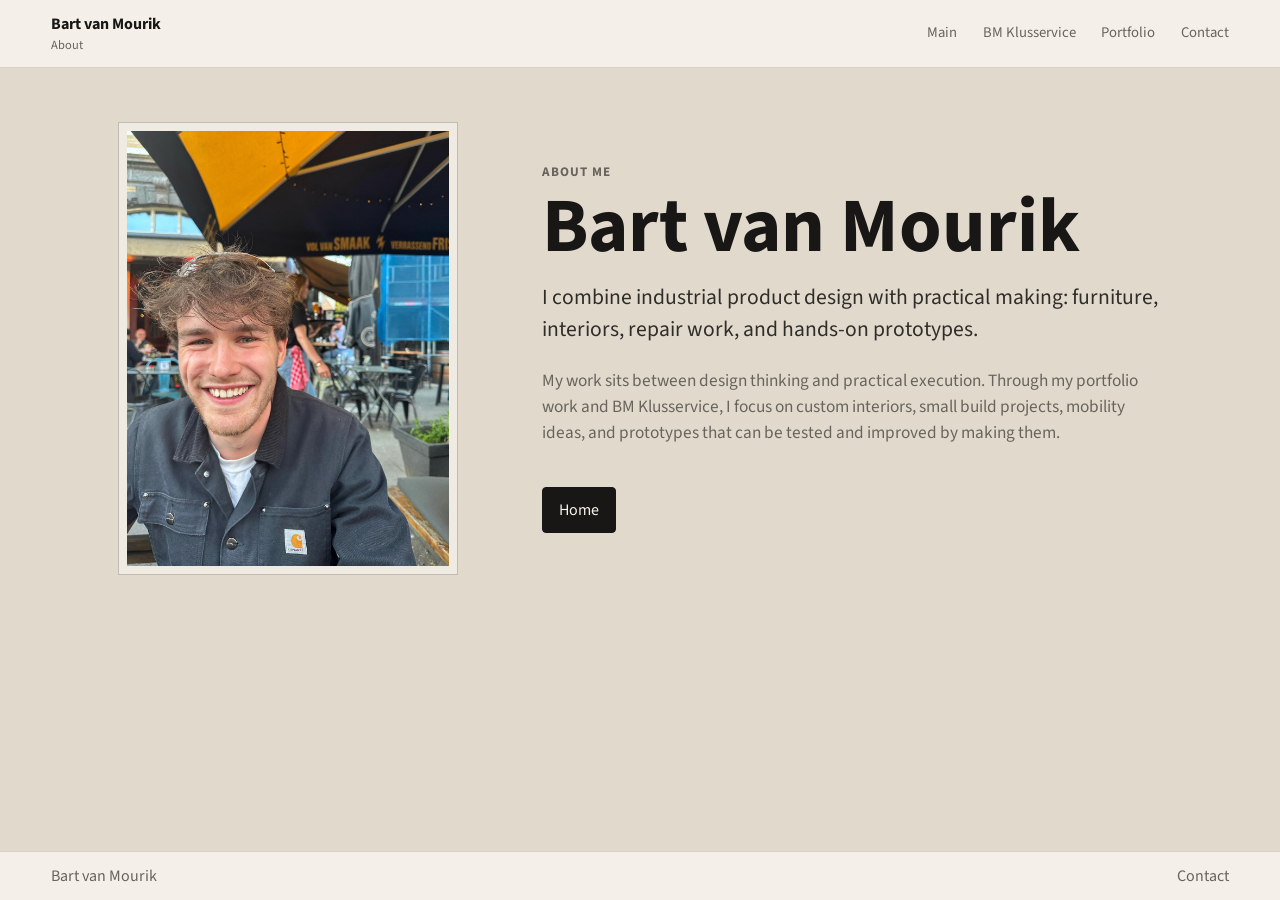
==== about.html @ eeceac73 "Update site content and image lightbox" ====
<!doctype html>
<html lang="en">
  <head>
    <meta charset="utf-8">
    <meta name="viewport" content="width=device-width, initial-scale=1">
    <meta name="description" content="About Bart van Mourik, industrial product designer and maker behind BM Klusservice.">
    <title>About | Bart van Mourik</title>
    <link rel="stylesheet" href="site.css">
  </head>
  <body class="about-page">
    <header class="site-header">
      <a class="brand" href="index.html" aria-label="Bart van Mourik main page">
        <span>Bart van Mourik</span>
        <small>About</small>
      </a>
      <nav aria-label="Primary navigation">
        <a href="index.html">Main</a>
        <a href="bm-klussenservice.html">BM Klusservice</a>
        <a href="portfolio.html">Portfolio</a>
        <a href="contact.html">Contact</a>
      </nav>
    </header>

    <main>
      <section class="about-hero">
        <img src="assets/portrait/bart-about-portrait.jpeg" alt="Bart van Mourik">
        <div class="about-copy">
          <p class="eyebrow">About me</p>
          <h1>Bart van Mourik</h1>
          <p class="lead">
            I combine industrial product design with practical making: furniture,
            interiors, repair work, and hands-on prototypes.
          </p>
          <p>
            My work sits between design thinking and practical execution. Through my
            portfolio work and BM Klusservice, I focus on custom interiors, small
            build projects, mobility ideas, and prototypes that can be tested and
            improved by making them.
          </p>
          <div class="actions">
            <a class="button" href="index.html">Home</a>
          </div>
        </div>
      </section>
    </main>

    <footer>
      <span>Bart van Mourik</span>
      <a href="contact.html">Contact</a>
    </footer>
  </body>
</html>
---- site.css ----
@import url("https://fonts.googleapis.com/css2?family=Source+Sans+3:wght@400;500;600;700&display=swap");

:root {
  --paper: #f6f2eb;
  --ink: #181716;
  --muted: #68645d;
  --line: #d7d0c5;
  --hero: #d3d0ca;
  --frame: #eee9e1;
  --green: #6d806f;
  --red: #6f2528;
  --max: 1180px;
}

* {
  box-sizing: border-box;
}

html {
  scroll-behavior: smooth;
}

body {
  display: flex;
  min-height: 100vh;
  flex-direction: column;
  margin: 0;
  background: var(--paper);
  color: var(--ink);
  font-family: "Source Sans 3", Arial, Helvetica, sans-serif;
  line-height: 1.5;
}

.about-page {
  background: #e1dacc;
}

main {
  flex: 1;
}

img {
  display: block;
  width: 100%;
  height: auto;
}

a {
  color: inherit;
}

.site-header {
  display: flex;
  align-items: center;
  justify-content: space-between;
  gap: 24px;
  padding: 12px clamp(18px, 4vw, 56px);
  background: rgba(246, 242, 235, 0.94);
  border-bottom: 1px solid var(--line);
}

.brand {
  text-decoration: none;
}

.brand span {
  display: block;
  font-weight: 700;
}

.brand small {
  display: block;
  color: var(--muted);
  font-size: 0.78rem;
}

nav {
  display: flex;
  align-items: center;
  gap: clamp(12px, 2vw, 26px);
  color: var(--muted);
  font-size: 0.92rem;
}

nav a {
  text-decoration: none;
}

nav a:hover,
nav a:focus-visible {
  color: var(--ink);
}

.button,
.button-secondary {
  display: inline-flex;
  align-items: center;
  justify-content: center;
  min-height: 44px;
  padding: 10px 16px;
  border: 1px solid var(--ink);
  border-radius: 4px;
  text-decoration: none;
}

.button {
  background: var(--ink);
  color: var(--paper);
}

.button-secondary {
  background: transparent;
}

.home-hero {
  display: grid;
  grid-template-columns: minmax(0, 1fr) minmax(320px, 0.85fr);
  gap: clamp(28px, 6vw, 86px);
  align-items: center;
  padding: clamp(36px, 6vw, 78px) clamp(18px, 4vw, 56px);
  background: var(--hero);
}

.home-hero img {
  max-height: 680px;
  min-height: 420px;
  object-fit: cover;
}

.about-hero {
  display: grid;
  grid-template-columns: minmax(220px, 360px) minmax(0, 620px);
  gap: clamp(28px, 5vw, 72px);
  align-items: stretch;
  justify-content: center;
  padding: clamp(28px, 6vh, 64px) clamp(18px, 4vw, 56px) clamp(18px, 4vh, 38px);
  background: #e1dacc;
}

.about-hero img {
  width: min(100%, 340px);
  max-height: min(62vh, 520px);
  aspect-ratio: 3 / 4;
  align-self: stretch;
  object-fit: cover;
  object-position: center bottom;
  border: 1px solid rgba(24, 23, 22, 0.22);
  padding: 8px;
  background: rgba(246, 242, 235, 0.72);
}

.about-copy {
  display: flex;
  max-height: min(62vh, 520px);
  flex-direction: column;
  justify-content: center;
  align-self: stretch;
}

.about-copy h1 {
  font-size: clamp(3rem, 6vw, 5.6rem);
}

.about-copy p:not(.eyebrow):not(.lead) {
  max-width: 620px;
  color: var(--muted);
  font-size: clamp(1rem, 1.35vw, 1.12rem);
}

.eyebrow {
  margin: 0 0 8px;
  color: var(--muted);
  font-size: 0.82rem;
  font-weight: 700;
  letter-spacing: 0.08em;
  text-transform: uppercase;
}

h1,
h2,
h3,
p {
  margin-top: 0;
}

h1 {
  max-width: 760px;
  margin-bottom: 18px;
  font-size: clamp(3.2rem, 7vw, 7rem);
  line-height: 0.95;
  letter-spacing: 0;
}

h2 {
  margin-bottom: 18px;
  font-size: clamp(2.1rem, 4.4vw, 4.2rem);
  line-height: 1;
  font-weight: 500;
}

.service-heading {
  max-width: 760px;
  font-size: clamp(3.1rem, 5.8vw, 5.8rem);
}

.service-heading span {
  display: block;
}

h3 {
  margin-bottom: 8px;
  font-size: 1.25rem;
}

.lead {
  max-width: 660px;
  color: #2f2d2a;
  font-size: clamp(1.08rem, 1.8vw, 1.35rem);
}

.actions {
  display: flex;
  flex-wrap: wrap;
  gap: 12px;
  margin-top: 24px;
}

.path-section,
.content-section,
.contact-section {
  padding: clamp(34px, 6vw, 76px) clamp(18px, 4vw, 56px);
}

.main-gateway {
  display: grid;
  align-items: center;
  min-height: auto;
  padding-top: clamp(58px, 10vh, 104px);
  padding-bottom: clamp(16px, 3vh, 28px);
}

.path-layout,
.path-grid,
.content-grid,
.contact-grid {
  max-width: var(--max);
  margin: 0 auto;
}

.path-layout {
  display: grid;
  gap: clamp(16px, 2.4vw, 26px);
  justify-items: center;
}

.main-gateway .path-layout {
  width: 100%;
  max-width: min(1080px, 100%);
}

.path-grid {
  display: grid;
  width: 100%;
  grid-template-columns: repeat(2, minmax(0, 1fr));
  gap: clamp(18px, 3vw, 32px);
}

.path-card {
  display: grid;
  grid-template-rows: 1fr auto;
  min-height: 0;
  color: inherit;
  text-decoration: none;
  background: var(--frame);
  overflow: hidden;
  transition: transform 180ms ease, background-color 180ms ease;
}

.path-card img {
  height: 100%;
  min-height: clamp(220px, 25vw, 340px);
  object-fit: cover;
}

.main-gateway .path-card img {
  height: clamp(230px, 43vh, 370px);
  min-height: 0;
}

.main-gateway .bm-card img {
  padding: clamp(26px, 5vw, 60px);
  background: #e1dacc;
  object-fit: contain;
}

.main-gateway .portfolio-card img {
  object-position: center bottom;
}

.path-card div {
  display: flex;
  align-items: center;
  min-height: 70px;
  padding: 14px 18px;
}

.path-card h2 {
  margin: 0;
  font-size: clamp(1.45rem, 1.9vw, 2rem);
  white-space: nowrap;
}

.path-card:hover,
.path-card:focus-visible {
  background: #e7e1d8;
  transform: translateY(-3px);
}

.contact-button {
  display: inline-flex;
  align-items: center;
  justify-content: center;
  min-width: 132px;
  min-height: 42px;
  padding: 9px 18px;
  color: var(--paper);
  background: var(--ink);
  border: 1px solid var(--ink);
  border-radius: 4px;
  font-size: 1rem;
  font-weight: 700;
  text-decoration: none;
  transition: transform 180ms ease, background-color 180ms ease;
}

.contact-button:hover,
.contact-button:focus-visible {
  background: var(--red);
  transform: translateY(-2px);
}

.secondary-actions {
  display: flex;
  flex-wrap: wrap;
  justify-content: center;
  gap: 12px;
}

.content-grid {
  display: grid;
  grid-template-columns: minmax(280px, 0.8fr) minmax(320px, 1fr);
  gap: clamp(28px, 5vw, 70px);
  align-items: start;
}

.content-copy p {
  max-width: 720px;
  font-size: clamp(1rem, 1.5vw, 1.18rem);
}

.content-copy h2 {
  max-width: 760px;
}

.service-list {
  display: grid;
  gap: 14px;
  margin: 28px 0 0;
  padding: 0;
  list-style: none;
}

.service-list li {
  padding: 14px 0;
  border-top: 1px solid var(--line);
}

.image-pair {
  display: grid;
  gap: 18px;
}

.preview-images {
  grid-template-columns: repeat(3, minmax(0, 1fr));
  align-items: stretch;
}

.image-pair img {
  max-height: 520px;
  padding: 10px;
  background: var(--frame);
  object-fit: contain;
}

.preview-images img {
  aspect-ratio: 3 / 4;
  max-height: 440px;
  object-fit: cover;
}

.work-section {
  border-top: 1px solid var(--line);
}

.work-heading {
  max-width: var(--max);
  margin: 0 auto clamp(22px, 4vw, 42px);
}

.work-heading h2 {
  max-width: 820px;
}

.project-list {
  display: grid;
  gap: clamp(34px, 6vw, 76px);
  max-width: var(--max);
  margin: 0 auto;
}

.project-row {
  display: grid;
  grid-template-columns: minmax(250px, 0.42fr) minmax(0, 1fr);
  gap: clamp(22px, 4vw, 58px);
  align-items: start;
  padding-top: clamp(26px, 4vw, 46px);
  border-top: 1px solid var(--line);
}

.project-row:first-child {
  padding-top: 0;
  border-top: 0;
}

.project-row-reverse {
  grid-template-columns: minmax(0, 1fr) minmax(250px, 0.42fr);
}

.project-row-reverse .project-copy {
  grid-column: 2;
  grid-row: 1;
}

.project-row-reverse .project-media {
  grid-column: 1;
  grid-row: 1;
}

.project-copy {
  align-self: start;
}

.project-copy h3 {
  margin-bottom: 12px;
  font-size: clamp(1.7rem, 3vw, 3rem);
  line-height: 1;
  font-weight: 500;
}

.project-copy p:not(.eyebrow) {
  max-width: 430px;
  color: var(--muted);
  font-size: clamp(1rem, 1.4vw, 1.12rem);
}

.project-media {
  display: grid;
  gap: 14px;
}

.project-media.two-up {
  grid-template-columns: repeat(2, minmax(0, 1fr));
}

.project-media.three-up {
  grid-template-columns: repeat(3, minmax(0, 1fr));
}

.project-media.four-up {
  grid-template-columns: repeat(4, minmax(0, 1fr));
}

.project-media.single {
  max-width: 680px;
}

.project-media img {
  width: 100%;
  max-height: 560px;
  padding: 8px;
  background: var(--frame);
  object-fit: contain;
}

.project-media.two-up img {
  aspect-ratio: 4 / 5;
}

.project-media.three-up img {
  aspect-ratio: 3 / 4;
}

.project-media.four-up img {
  aspect-ratio: 3 / 4;
}

.contact-grid {
  display: grid;
  grid-template-columns: minmax(280px, 0.8fr) minmax(320px, 1fr);
  gap: clamp(28px, 5vw, 70px);
}

.contact-options {
  display: grid;
  gap: 14px;
}

.contact-option {
  padding: 20px;
  background: var(--frame);
  border-top: 3px solid var(--green);
}

.contact-option p {
  color: var(--muted);
  overflow-wrap: anywhere;
}

.contact-form {
  display: grid;
  gap: 14px;
  padding: 22px;
  background: var(--frame);
}

label {
  display: grid;
  gap: 6px;
  font-size: 0.92rem;
  font-weight: 700;
}

input,
textarea {
  width: 100%;
  padding: 12px;
  color: var(--ink);
  background: var(--paper);
  border: 1px solid var(--line);
  border-radius: 4px;
  font: inherit;
}

textarea {
  min-height: 160px;
  resize: vertical;
}

.form-note {
  margin: 0;
  color: var(--muted);
  font-size: 0.92rem;
}

footer {
  display: flex;
  justify-content: space-between;
  gap: 18px;
  padding: 12px clamp(18px, 4vw, 56px);
  background: rgba(246, 242, 235, 0.94);
  border-top: 1px solid var(--line);
  color: var(--muted);
}

footer a {
  text-decoration: none;
}

[data-lightbox] {
  cursor: zoom-in;
  transition: opacity 160ms ease;
}

[data-lightbox]:hover {
  opacity: 0.88;
}

.lightbox {
  position: fixed;
  inset: 0;
  z-index: 50;
  display: grid;
  place-items: center;
  padding: 72px clamp(16px, 4vw, 48px) 32px;
  background: rgba(16, 15, 14, 0.9);
}

.lightbox[hidden] {
  display: none;
}

.lightbox img {
  width: auto;
  max-width: 100%;
  height: auto;
  max-height: calc(100vh - 112px);
  object-fit: contain;
}

.lightbox button {
  position: absolute;
  top: 20px;
  right: 20px;
  min-height: 40px;
  padding: 8px 12px;
  color: var(--paper);
  background: transparent;
  border: 1px solid rgba(244, 241, 235, 0.7);
  border-radius: 4px;
  cursor: pointer;
}

@media (max-width: 900px) {
  .home-hero,
  .about-hero,
  .path-grid,
  .content-grid,
  .contact-grid,
  .preview-images,
  .project-row,
  .project-row-reverse,
  .project-media.two-up,
  .project-media.three-up,
  .project-media.four-up {
    grid-template-columns: 1fr;
  }

  .project-row-reverse .project-copy,
  .project-row-reverse .project-media {
    grid-column: auto;
    grid-row: auto;
  }

  .contact-button {
    width: min(100%, 260px);
  }

  .secondary-actions {
    width: 100%;
  }

  .home-hero {
    min-height: 0;
    gap: 0;
  }

  .home-hero img {
    min-height: 0;
    max-height: none;
  }

  .about-hero img {
    justify-self: center;
    max-height: none;
  }
}

@media (max-width: 680px) {
  .site-header {
    align-items: flex-start;
    flex-direction: column;
    gap: 18px;
  }

  nav {
    width: 100%;
    overflow-x: auto;
    padding-bottom: 2px;
  }

  .home-hero {
    gap: 0;
    padding: 0;
  }

  .about-hero {
    gap: 22px;
    padding: 28px 18px 22px;
  }

  .about-hero img {
    width: min(100%, 280px);
  }

  .home-copy {
    padding: 28px 18px 38px;
  }

  h1 {
    font-size: clamp(2.8rem, 13vw, 3.5rem);
  }

  .service-heading {
    font-size: clamp(2.45rem, 11vw, 2.85rem);
  }

  h2 {
    font-size: clamp(2.1rem, 10vw, 2.75rem);
  }

  .lead {
    font-size: 1.05rem;
  }

  .path-section,
  .content-section,
  .contact-section {
    padding-left: 18px;
    padding-right: 18px;
  }

  .contact-section {
    overflow-x: hidden;
    padding-right: 28px;
  }

  .contact-grid,
  .contact-grid > *,
  .contact-option,
  .contact-form {
    width: auto;
    max-width: 100%;
    min-width: 0;
  }

  .contact-grid {
    max-width: calc(100vw - 46px);
    margin-left: 0;
    margin-right: auto;
  }

  .contact-section h1 {
    font-size: clamp(2.45rem, 12vw, 3rem);
  }

  .contact-section .lead,
  .contact-option p {
    max-width: 31ch;
    overflow-wrap: break-word;
  }

  .contact-option h3 {
    max-width: 28ch;
  }

  .contact-option,
  .contact-form {
    padding-left: 18px;
    padding-right: 18px;
  }

  .main-gateway {
    padding-top: 34px;
    padding-bottom: 34px;
  }

  .path-card img {
    min-height: 0;
    height: auto;
  }

  .path-card {
    min-height: 0;
  }

  .path-card div {
    min-height: 76px;
  }

  footer {
    flex-direction: column;
  }
}
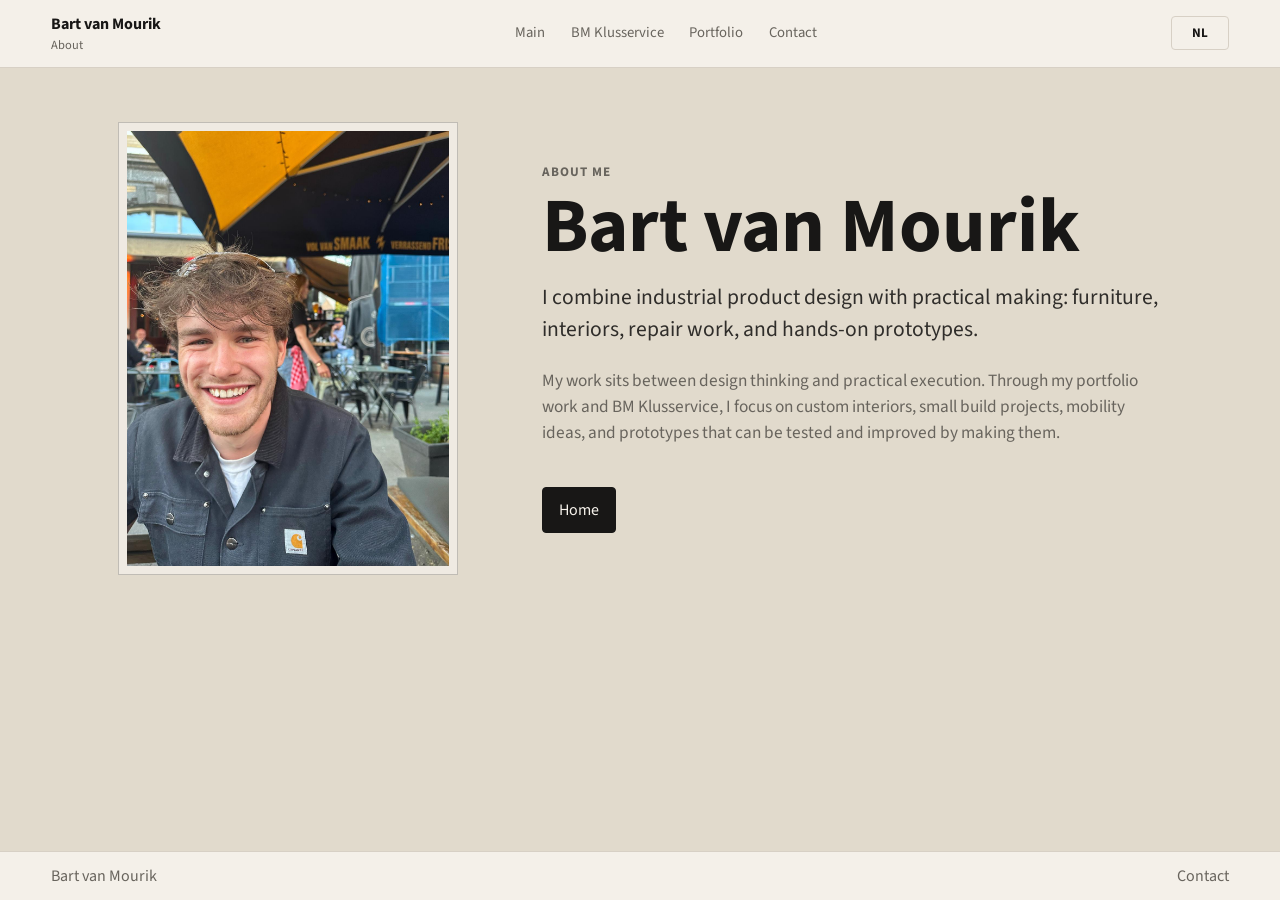
==== commit 14e727ca: "Add Dutch language toggle" ====
--- a/about.html
+++ b/about.html
@@ -48,5 +48,7 @@
       <span>Bart van Mourik</span>
       <a href="contact.html">Contact</a>
     </footer>
+
+    <script src="script.js"></script>
   </body>
 </html>
--- a/site.css
+++ b/site.css
@@ -89,6 +89,25 @@
 nav a:hover,
 nav a:focus-visible {
   color: var(--ink);
+}
+
+.language-toggle {
+  min-width: 58px;
+  min-height: 34px;
+  padding: 6px 10px;
+  color: var(--ink);
+  background: transparent;
+  border: 1px solid var(--line);
+  border-radius: 4px;
+  font: inherit;
+  font-size: 0.82rem;
+  font-weight: 700;
+  cursor: pointer;
+}
+
+.language-toggle:hover,
+.language-toggle:focus-visible {
+  border-color: var(--ink);
 }
 
 .button,
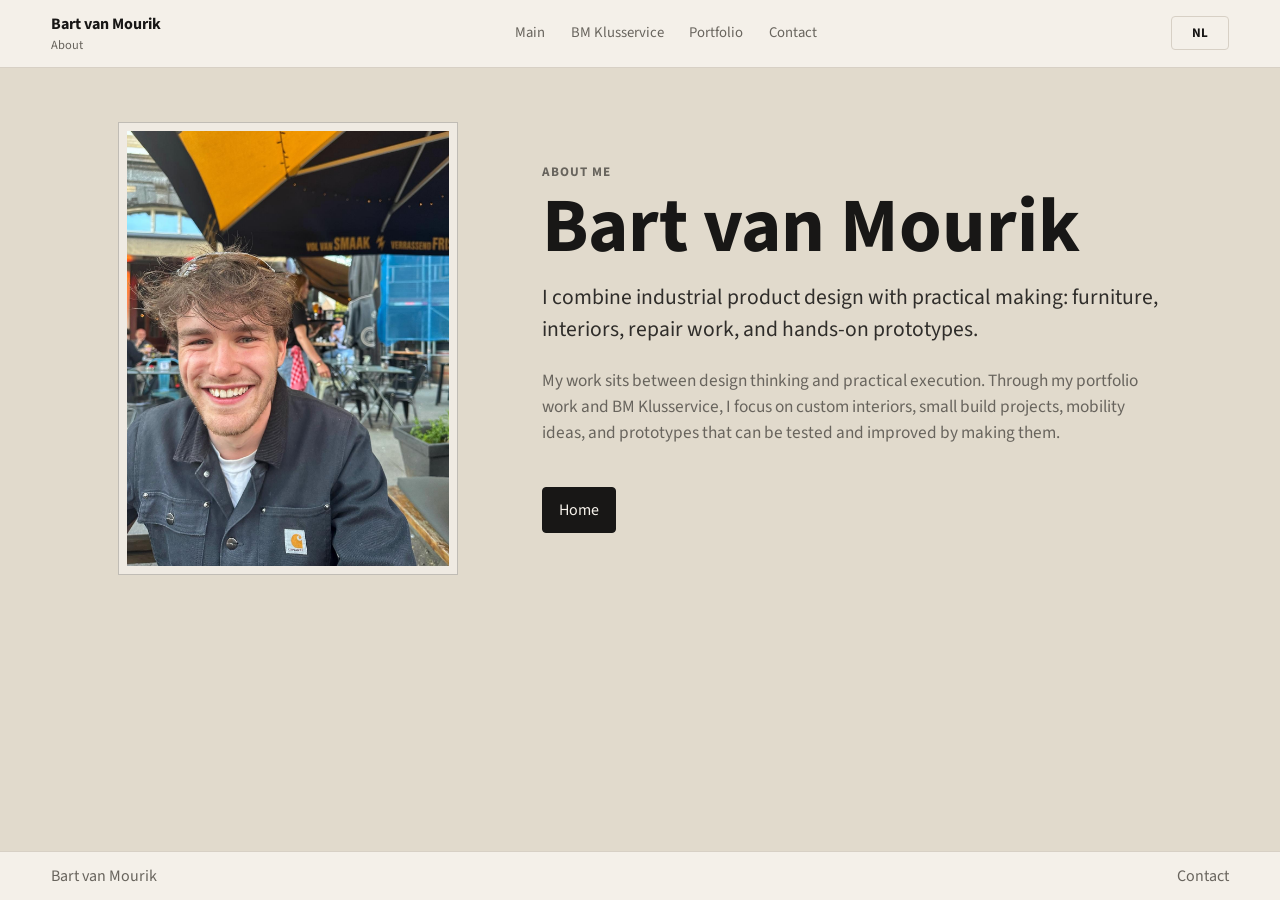
==== commit 86472c6a: "Optimize image loading and asset sizes" ====
--- a/about.html
+++ b/about.html
@@ -1,4 +1,4 @@
-<!doctype html>
+﻿<!doctype html>
 <html lang="en">
   <head>
     <meta charset="utf-8">
@@ -23,7 +23,7 @@
 
     <main>
       <section class="about-hero">
-        <img src="assets/portrait/bart-about-portrait.jpeg" alt="Bart van Mourik">
+        <img src="assets/portrait/bart-about-portrait.jpeg" alt="Bart van Mourik" decoding="async" fetchpriority="high">
         <div class="about-copy">
           <p class="eyebrow">About me</p>
           <h1>Bart van Mourik</h1>
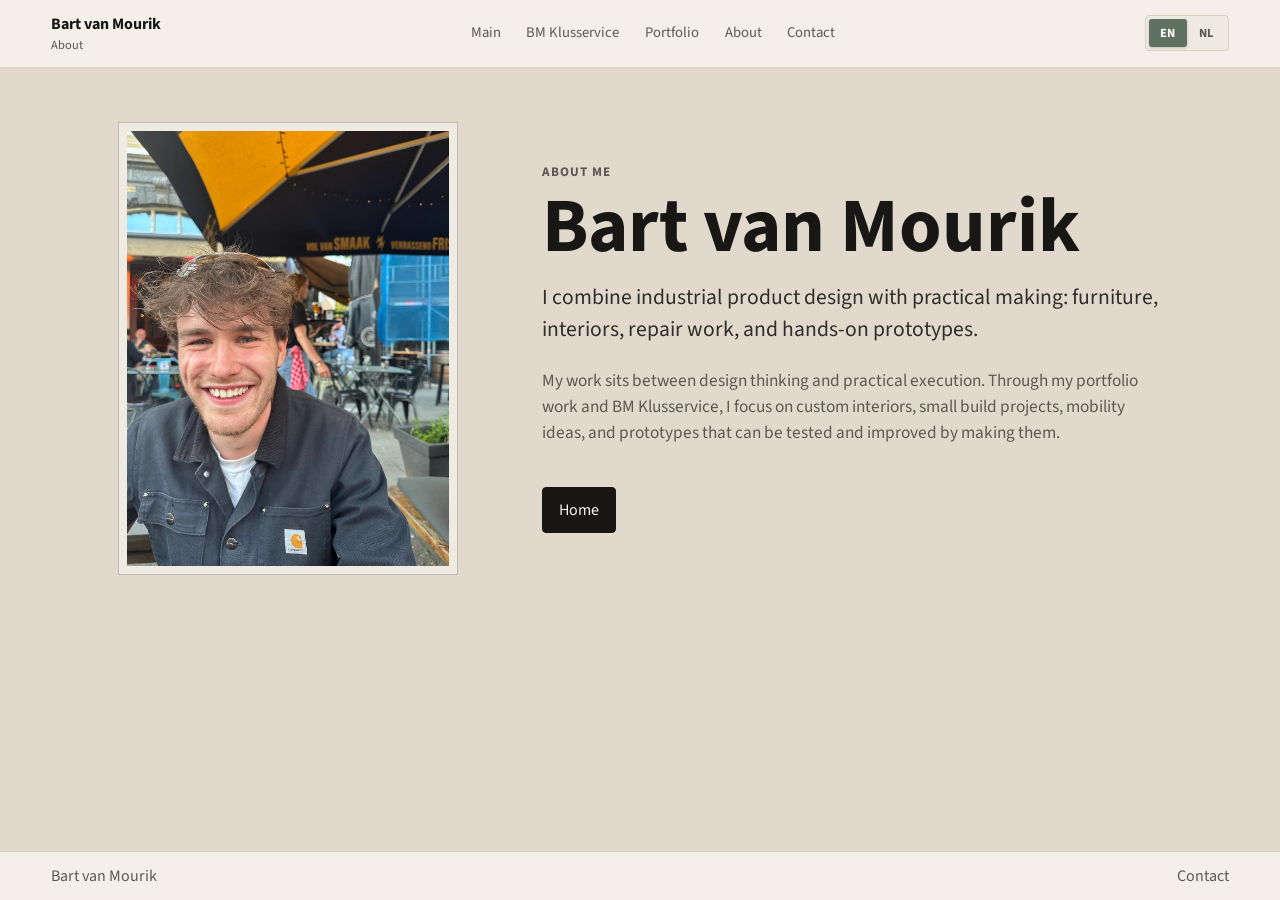
==== commit 53c40b42: "Update headers and boat work section" ====
--- a/about.html
+++ b/about.html
@@ -17,6 +17,7 @@
         <a href="index.html">Main</a>
         <a href="bm-klussenservice.html">BM Klusservice</a>
         <a href="portfolio.html">Portfolio</a>
+        <a href="about.html">About</a>
         <a href="contact.html">Contact</a>
       </nav>
     </header>
--- a/site.css
+++ b/site.css
@@ -3,11 +3,11 @@
 :root {
   --paper: #f6f2eb;
   --ink: #181716;
-  --muted: #68645d;
+  --muted: #5d5851;
   --line: #d7d0c5;
   --hero: #d3d0ca;
   --frame: #eee9e1;
-  --green: #6d806f;
+  --green: #5f725f;
   --red: #6f2528;
   --max: 1180px;
 }
@@ -92,22 +92,41 @@
 }
 
 .language-toggle {
-  min-width: 58px;
-  min-height: 34px;
-  padding: 6px 10px;
-  color: var(--ink);
-  background: transparent;
+  display: inline-flex;
+  padding: 3px;
+  background: var(--frame);
   border: 1px solid var(--line);
   border-radius: 4px;
+}
+
+.language-toggle button {
+  min-width: 38px;
+  min-height: 28px;
+  padding: 4px 8px;
+  color: var(--muted);
+  background: transparent;
+  border: 0;
+  border-radius: 3px;
   font: inherit;
-  font-size: 0.82rem;
+  font-size: 0.78rem;
   font-weight: 700;
   cursor: pointer;
 }
 
-.language-toggle:hover,
-.language-toggle:focus-visible {
-  border-color: var(--ink);
+.language-toggle button.is-active {
+  color: #ffffff;
+  background: var(--green);
+  box-shadow: 0 1px 3px rgba(24, 23, 22, 0.18);
+}
+
+.language-toggle button:hover,
+.language-toggle button:focus-visible {
+  color: var(--ink);
+}
+
+.language-toggle button.is-active:hover,
+.language-toggle button.is-active:focus-visible {
+  color: #ffffff;
 }
 
 .button,
@@ -478,7 +497,7 @@
 
 .project-copy p:not(.eyebrow) {
   max-width: 430px;
-  color: var(--muted);
+  color: #2f2d2a;
   font-size: clamp(1rem, 1.4vw, 1.12rem);
 }
 
@@ -545,11 +564,41 @@
   overflow-wrap: anywhere;
 }
 
+.contact-details {
+  display: grid;
+  gap: 8px;
+  margin-top: 22px;
+  color: var(--muted);
+  font-size: clamp(1rem, 1.4vw, 1.12rem);
+}
+
+.contact-details a {
+  color: var(--ink);
+  font-weight: 700;
+  text-decoration: none;
+  overflow-wrap: anywhere;
+}
+
 .contact-form {
   display: grid;
   gap: 14px;
   padding: 22px;
   background: var(--frame);
+}
+
+.contact-card {
+  align-content: start;
+}
+
+.contact-card p:not(.eyebrow) {
+  max-width: 560px;
+  color: var(--muted);
+  overflow-wrap: break-word;
+}
+
+.contact-card .button {
+  width: fit-content;
+  margin-top: 8px;
 }
 
 label {
@@ -763,7 +812,8 @@
   }
 
   .contact-section .lead,
-  .contact-option p {
+  .contact-option p,
+  .contact-card p:not(.eyebrow) {
     max-width: 31ch;
     overflow-wrap: break-word;
   }
